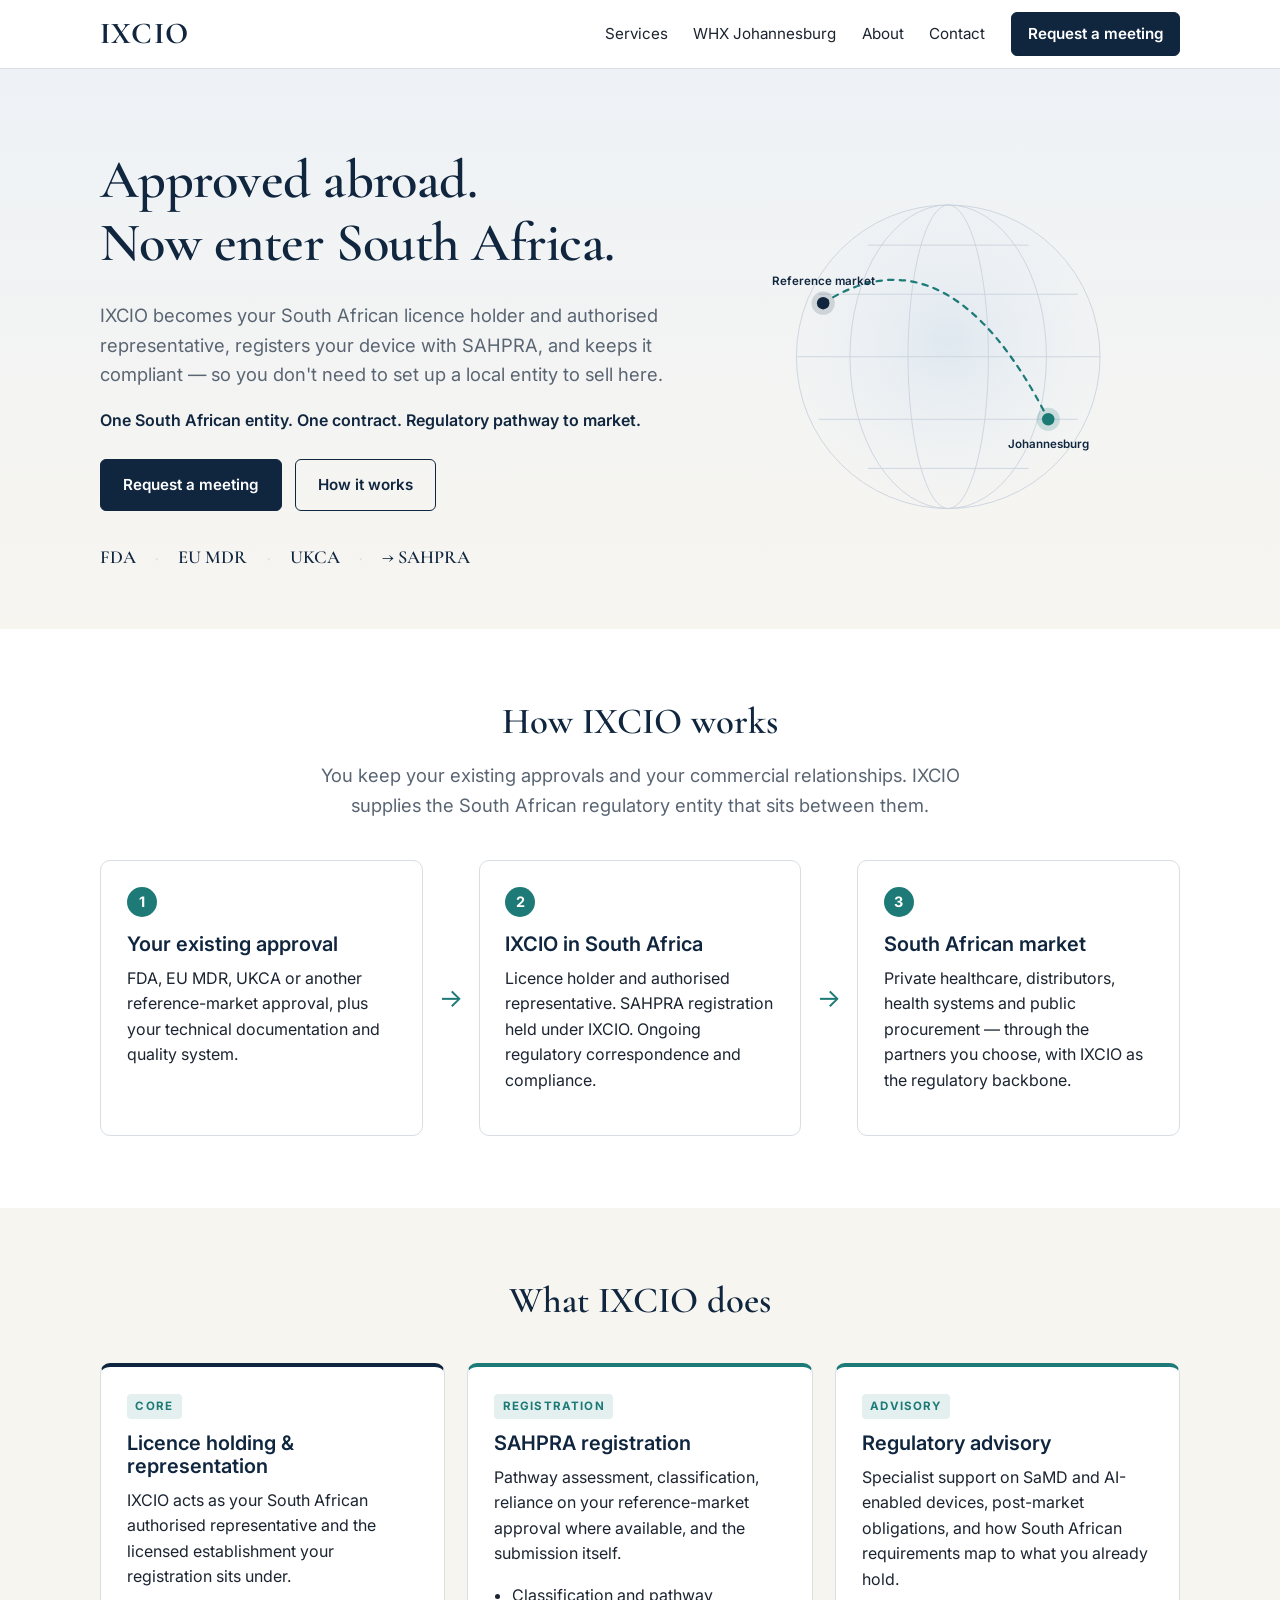
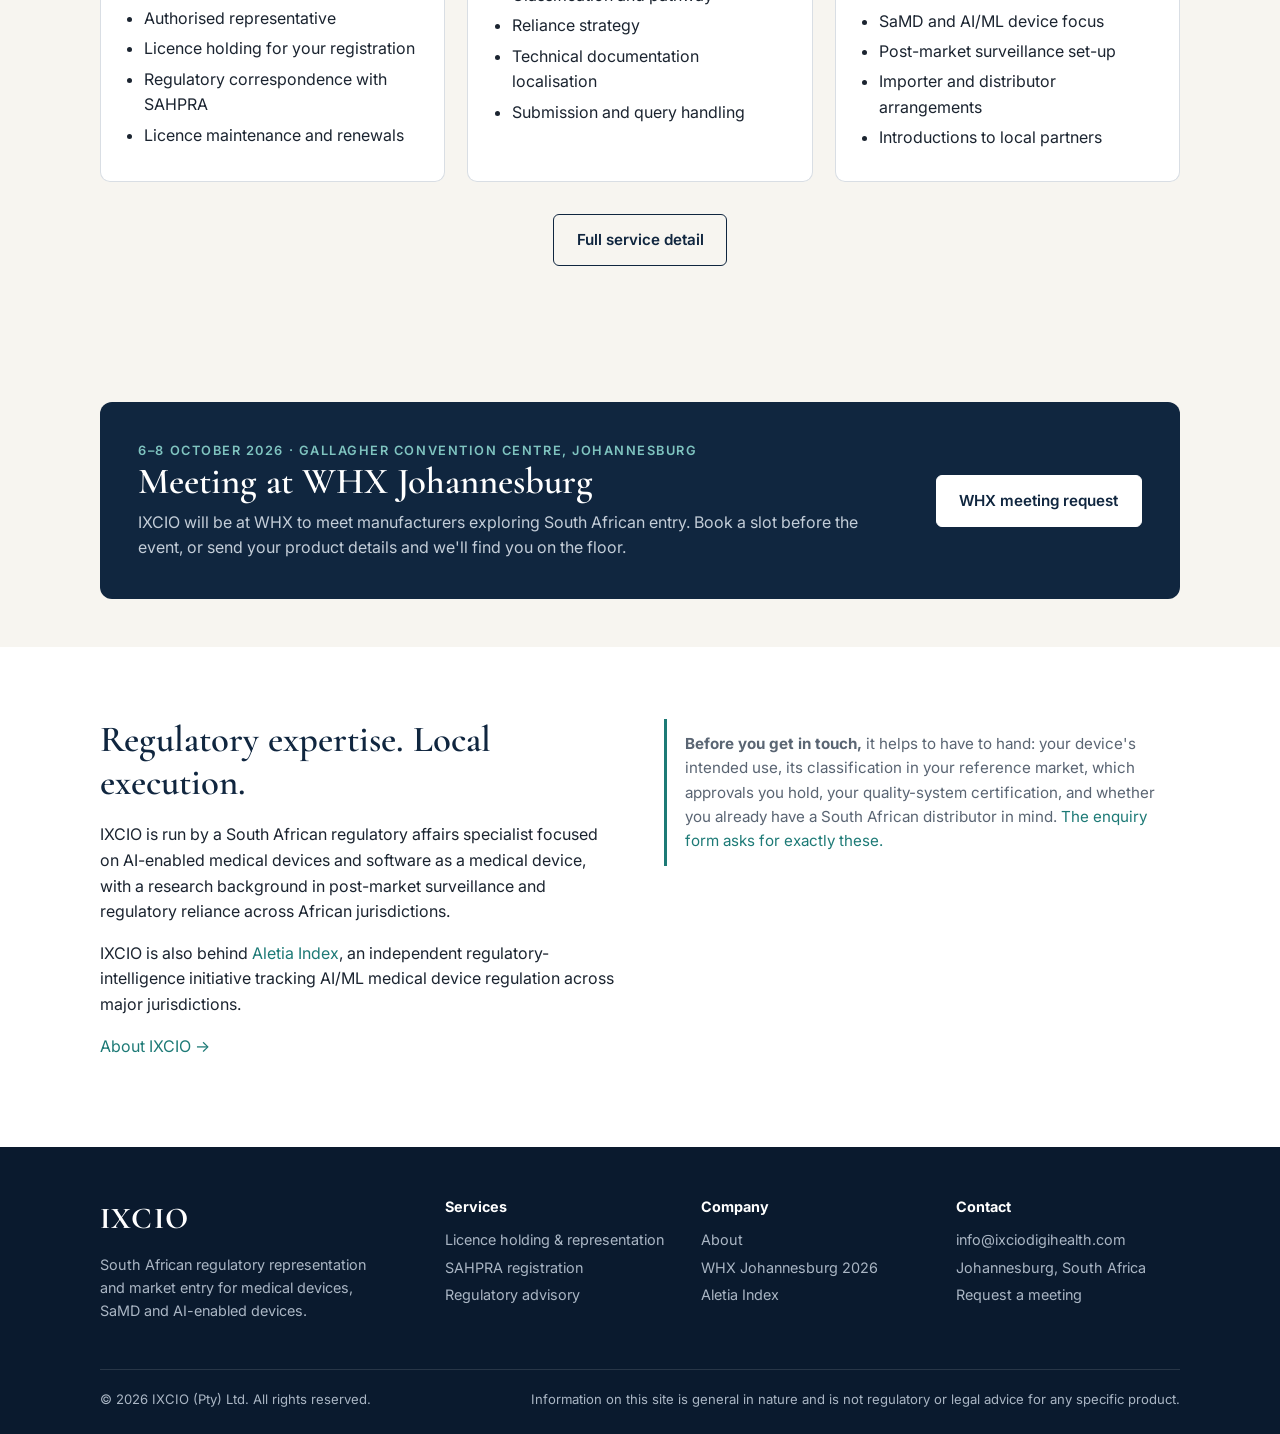
==== index.html @ d70cb655 "Initial site" ====
<!DOCTYPE html>
<html lang="en">
<head>
<meta charset="utf-8">
<meta name="viewport" content="width=device-width, initial-scale=1">
<title>IXCIO — South African regulatory representation for medical devices</title>
<meta name="description" content="IXCIO acts as your South African licence holder and authorised representative, registers your device with SAHPRA, and keeps it compliant. One entity, one contract.">
<link rel="canonical" href="https://ixciodigihealth.com/">
<meta property="og:title" content="IXCIO — South African regulatory representation for medical devices">
<meta property="og:description" content="IXCIO acts as your South African licence holder and authorised representative, registers your device with SAHPRA, and keeps it compliant. One entity, one contract.">
<meta property="og:type" content="website">
<meta property="og:url" content="https://ixciodigihealth.com/">
<link rel="preconnect" href="https://fonts.googleapis.com">
<link rel="preconnect" href="https://fonts.gstatic.com" crossorigin>
<link href="https://fonts.googleapis.com/css2?family=Cormorant+Garamond:wght@600;700&family=Inter:wght@400;600&display=swap" rel="stylesheet">
<link rel="stylesheet" href="/styles.css">
<link rel="icon" href="/favicon.svg" type="image/svg+xml">
</head>
<body>
<header class="site-header">
  <div class="wrap">
    <a class="wordmark" href="/">IXCIO</a>
    <button class="nav-toggle" aria-expanded="false" aria-controls="nav" onclick="var n=document.getElementById('nav');n.classList.toggle('open');this.setAttribute('aria-expanded',n.classList.contains('open'))">Menu</button>
    <nav class="nav" id="nav">
      <a href="/services">Services</a>
      <a href="/whx-johannesburg">WHX Johannesburg</a>
      <a href="/about">About</a>
      <a href="/contact">Contact</a>
      
      <a class="btn btn-primary btn-sm" href="/contact">Request a meeting</a>
    </nav>
  </div>
</header>
<section class="hero">
  <div class="wrap">
    <div>
      <h1>Approved abroad.<br>Now enter South Africa.</h1>
      <p class="lead">IXCIO becomes your South African licence holder and authorised representative, registers your device with SAHPRA, and keeps it compliant — so you don't need to set up a local entity to sell here.</p>
      <p class="strap">One South African entity. One contract. Regulatory pathway to market.</p>
      <div class="actions">
        <a class="btn btn-primary" href="/contact">Request a meeting</a>
        <a class="btn btn-outline" href="/services">How it works</a>
      </div>
      <div class="markets" aria-label="Reference markets"><span>FDA</span><span>EU MDR</span><span>UKCA</span><span>→ SAHPRA</span></div>
    </div>
    <div>
      <svg class="route" viewBox="0 0 520 360" role="img" aria-label="Route from a reference market to Johannesburg">
        <defs>
          <radialGradient id="g" cx="50%" cy="45%" r="60%">
            <stop offset="0" stop-color="#dfe8f0"/>
            <stop offset="1" stop-color="#eef2f6" stop-opacity="0"/>
          </radialGradient>
        </defs>
        <circle cx="260" cy="180" r="170" fill="url(#g)"/>
        <g fill="none" stroke="#c9d3de" stroke-width="1">
          <ellipse cx="260" cy="180" rx="170" ry="170"/>
          <ellipse cx="260" cy="180" rx="110" ry="170"/>
          <ellipse cx="260" cy="180" rx="45" ry="170"/>
          <path d="M90 180h340M115 110h290M115 250h290M170 55h180M170 305h180"/>
        </g>
        <path d="M120 120 Q 260 30 372 250" fill="none" stroke="#1d7a76" stroke-width="2.5" stroke-dasharray="6 7" stroke-linecap="round"/>
        <circle cx="120" cy="120" r="7" fill="#10263f"/>
        <circle cx="120" cy="120" r="13" fill="#10263f" opacity=".15"/>
        <circle cx="372" cy="250" r="7" fill="#1d7a76"/>
        <circle cx="372" cy="250" r="13" fill="#1d7a76" opacity=".18"/>
        <text x="120" y="100" font-family="Inter, sans-serif" font-size="13" font-weight="600" fill="#10263f" text-anchor="middle">Reference market</text>
        <text x="372" y="282" font-family="Inter, sans-serif" font-size="13" font-weight="600" fill="#10263f" text-anchor="middle">Johannesburg</text>
      </svg>
    </div>
  </div>
</section>

<section class="band-white">
  <div class="wrap">
    <div class="section-head">
      <h2>How IXCIO works</h2>
      <p class="lead" style="margin:0 auto">You keep your existing approvals and your commercial relationships. IXCIO supplies the South African regulatory entity that sits between them.</p>
    </div>
    <div class="steps">
      <div class="card"><span class="card-num">1</span><h3>Your existing approval</h3><p>FDA, EU MDR, UKCA or another reference-market approval, plus your technical documentation and quality system.</p></div>
      <div class="arrow" aria-hidden="true">→</div>
      <div class="card"><span class="card-num">2</span><h3>IXCIO in South Africa</h3><p>Licence holder and authorised representative. SAHPRA registration held under IXCIO. Ongoing regulatory correspondence and compliance.</p></div>
      <div class="arrow" aria-hidden="true">→</div>
      <div class="card"><span class="card-num">3</span><h3>South African market</h3><p>Private healthcare, distributors, health systems and public procurement — through the partners you choose, with IXCIO as the regulatory backbone.</p></div>
    </div>
  </div>
</section>

<section>
  <div class="wrap">
    <div class="section-head">
      <h2>What IXCIO does</h2>
    </div>
    <div class="grid grid-3">
      <div class="card pillar primary">
        <span class="tag">Core</span>
        <h3>Licence holding &amp; representation</h3>
        <p>IXCIO acts as your South African authorised representative and the licensed establishment your registration sits under.</p>
        <ul>
          <li>Authorised representative</li>
          <li>Licence holding for your registration</li>
          <li>Regulatory correspondence with SAHPRA</li>
          <li>Licence maintenance and renewals</li>
        </ul>
      </div>
      <div class="card pillar">
        <span class="tag">Registration</span>
        <h3>SAHPRA registration</h3>
        <p>Pathway assessment, classification, reliance on your reference-market approval where available, and the submission itself.</p>
        <ul>
          <li>Classification and pathway</li>
          <li>Reliance strategy</li>
          <li>Technical documentation localisation</li>
          <li>Submission and query handling</li>
        </ul>
      </div>
      <div class="card pillar">
        <span class="tag">Advisory</span>
        <h3>Regulatory advisory</h3>
        <p>Specialist support on SaMD and AI-enabled devices, post-market obligations, and how South African requirements map to what you already hold.</p>
        <ul>
          <li>SaMD and AI/ML device focus</li>
          <li>Post-market surveillance set-up</li>
          <li>Importer and distributor arrangements</li>
          <li>Introductions to local partners</li>
        </ul>
      </div>
    </div>
    <p style="text-align:center;margin-top:2rem"><a class="btn btn-outline" href="/services">Full service detail</a></p>
  </div>
</section>

<section class="tight">
  <div class="wrap">
    <div class="callout">
      <div>
        <p class="eyebrow" style="color:#7fc4c0">6–8 October 2026 · Gallagher Convention Centre, Johannesburg</p>
        <h2>Meeting at WHX Johannesburg</h2>
        <p>IXCIO will be at WHX to meet manufacturers exploring South African entry. Book a slot before the event, or send your product details and we'll find you on the floor.</p>
      </div>
      <a class="btn btn-light" href="/whx-johannesburg">WHX meeting request</a>
    </div>
  </div>
</section>

<section class="band-white">
  <div class="wrap two-col">
    <div>
      <h2>Regulatory expertise. Local execution.</h2>
      <p>IXCIO is run by a South African regulatory affairs specialist focused on AI-enabled medical devices and software as a medical device, with a research background in post-market surveillance and regulatory reliance across African jurisdictions.</p>
      <p>IXCIO is also behind <a href="https://aletia-index.com" rel="noopener">Aletia Index</a>, an independent regulatory-intelligence initiative tracking AI/ML medical device regulation across major jurisdictions.</p>
      <p><a href="/about">About IXCIO →</a></p>
    </div>
    <div class="note">
      <p style="margin:0"><strong>Before you get in touch,</strong> it helps to have to hand: your device's intended use, its classification in your reference market, which approvals you hold, your quality-system certification, and whether you already have a South African distributor in mind. <a href="/contact">The enquiry form asks for exactly these.</a></p>
    </div>
  </div>
</section>
<footer class="site-footer">
  <div class="wrap">
    <div class="cols">
      <div>
        <a class="wordmark" href="/">IXCIO</a>
        <p style="margin-top:.6rem;max-width:32ch">South African regulatory representation and market entry for medical devices, SaMD and AI-enabled devices.</p>
      </div>
      <div>
        <h4>Services</h4>
        <ul>
          <li><a href="/services#represent">Licence holding &amp; representation</a></li>
          <li><a href="/services#register">SAHPRA registration</a></li>
          <li><a href="/services#advise">Regulatory advisory</a></li>
        </ul>
      </div>
      <div>
        <h4>Company</h4>
        <ul>
          <li><a href="/about">About</a></li>
          <li><a href="/whx-johannesburg">WHX Johannesburg 2026</a></li>
          <li><a href="https://aletia-index.com" rel="noopener">Aletia Index</a></li>
        </ul>
      </div>
      <div>
        <h4>Contact</h4>
        <ul>
          <li><a href="mailto:info@ixciodigihealth.com">info@ixciodigihealth.com</a></li>
          <li>Johannesburg, South Africa</li>
          <li><a href="/contact">Request a meeting</a></li>
        </ul>
      </div>
    </div>
    <div class="legal">
      <span>&copy; 2026 IXCIO (Pty) Ltd. All rights reserved.</span>
      <span>Information on this site is general in nature and is not regulatory or legal advice for any specific product.</span>
    </div>
  </div>
</footer>
</body>
</html>
---- styles.css ----
:root {
  --navy: #10263f;
  --navy-deep: #0a1a2e;
  --teal: #1d7a76;
  --teal-soft: #e3f0ef;
  --ink: #1b2430;
  --muted: #5a6573;
  --line: #d9dee4;
  --paper: #f7f5f0;
  --white: #ffffff;
  --serif: "Cormorant Garamond", "Iowan Old Style", Georgia, "Times New Roman", serif;
  --sans: "Inter", -apple-system, BlinkMacSystemFont, "Segoe UI", Roboto, Helvetica, Arial, sans-serif;
  --max: 1120px;
}

* { box-sizing: border-box; }
html { scroll-behavior: smooth; }
body {
  margin: 0;
  font-family: var(--sans);
  font-size: 16px;
  line-height: 1.6;
  color: var(--ink);
  background: var(--paper);
  -webkit-font-smoothing: antialiased;
}
img { max-width: 100%; display: block; }
a { color: var(--teal); text-decoration: none; }
a:hover { text-decoration: underline; }
h1, h2, h3 { font-family: var(--serif); font-weight: 600; line-height: 1.15; color: var(--navy); margin: 0 0 .5em; }
h1 { font-size: clamp(2.2rem, 5vw, 3.4rem); letter-spacing: -0.01em; }
h2 { font-size: clamp(1.7rem, 3.2vw, 2.3rem); }
h3 { font-size: 1.25rem; font-family: var(--sans); font-weight: 600; }
p { margin: 0 0 1em; }
ul { padding-left: 1.2em; }
.wrap { max-width: var(--max); margin: 0 auto; padding: 0 20px; }
.lead { font-size: 1.15rem; color: var(--muted); max-width: 60ch; }
.eyebrow { font-size: .8rem; letter-spacing: .12em; text-transform: uppercase; color: var(--teal); font-weight: 600; margin-bottom: .75rem; }

/* Header */
.site-header { background: var(--white); border-bottom: 1px solid var(--line); position: sticky; top: 0; z-index: 20; }
.site-header .wrap { display: flex; align-items: center; justify-content: space-between; height: 68px; gap: 1rem; }
.wordmark { font-family: var(--serif); font-size: 1.9rem; font-weight: 700; letter-spacing: .04em; color: var(--navy); text-decoration: none; }
.wordmark:hover { text-decoration: none; }
.nav { display: flex; align-items: center; gap: 1.6rem; }
.nav a { color: var(--ink); font-size: .95rem; }
.nav a.active { color: var(--teal); font-weight: 600; }
.nav-toggle { display: none; background: none; border: 1px solid var(--line); border-radius: 6px; padding: .4rem .6rem; font: inherit; cursor: pointer; }

/* Buttons */
.btn { display: inline-block; padding: .8rem 1.4rem; border-radius: 6px; font-weight: 600; font-size: .95rem; border: 1.5px solid var(--navy); transition: background .15s, color .15s; }
.btn:hover { text-decoration: none; }
.btn-primary { background: var(--navy); color: var(--white); }
.btn-primary:hover { background: var(--navy-deep); }
.btn-outline { background: transparent; color: var(--navy); }
.btn-outline:hover { background: var(--navy); color: var(--white); }
.btn-light { background: var(--white); color: var(--navy); border-color: var(--white); }
.btn-light:hover { background: var(--paper); }
.btn-sm { padding: .55rem 1rem; font-size: .85rem; }

/* Sections */
section { padding: 4.5rem 0; }
section.tight { padding: 3rem 0; }
.band-white { background: var(--white); }
.band-navy { background: var(--navy); color: #dfe6ee; }
.band-navy h1, .band-navy h2, .band-navy h3 { color: var(--white); }
.band-navy .lead { color: #c3cdd8; }
.band-teal-soft { background: var(--teal-soft); }
.section-head { text-align: center; max-width: 64ch; margin: 0 auto 2.5rem; }

/* Hero */
.hero { padding: 5rem 0 3.5rem; background: linear-gradient(180deg, #eef2f6 0%, var(--paper) 100%); }
.hero .wrap { display: grid; grid-template-columns: 1.1fr .9fr; gap: 3rem; align-items: center; }
.hero .actions { display: flex; gap: .8rem; flex-wrap: wrap; margin: 1.6rem 0 2rem; }
.hero .strap { font-weight: 600; color: var(--navy); margin-bottom: 0; }
.markets { display: flex; gap: 1.2rem; flex-wrap: wrap; font-family: var(--serif); font-size: 1.15rem; font-weight: 600; color: var(--navy); }
.markets span + span::before { content: "·"; margin-right: 1.2rem; color: var(--line); }
.route { width: 100%; height: auto; }

/* Cards / grids */
.grid { display: grid; gap: 1.4rem; }
.grid-3 { grid-template-columns: repeat(3, 1fr); }
.grid-2 { grid-template-columns: repeat(2, 1fr); }
.grid-4 { grid-template-columns: repeat(4, 1fr); }
.card { background: var(--white); border: 1px solid var(--line); border-radius: 10px; padding: 1.6rem; }
.card h3 { margin-top: .2rem; }
.card ul { margin: .6rem 0 0; padding-left: 1.1em; color: var(--ink); }
.card li { margin: .3rem 0; }
.card .eyebrow { margin-bottom: .3rem; }
.card-num { display: inline-flex; width: 30px; height: 30px; border-radius: 50%; background: var(--teal); color: #fff; align-items: center; justify-content: center; font-weight: 700; font-size: .9rem; margin-bottom: .8rem; }
.pillar { border-top: 4px solid var(--teal); }
.pillar.primary { border-top-color: var(--navy); }
.pillar .tag { display: inline-block; font-size: .72rem; letter-spacing: .1em; text-transform: uppercase; background: var(--teal-soft); color: var(--teal); padding: .2rem .55rem; border-radius: 4px; margin-bottom: .6rem; font-weight: 700; }

/* Steps */
.steps { display: grid; grid-template-columns: 1fr auto 1fr auto 1fr; align-items: stretch; gap: 1rem; }
.steps .arrow { align-self: center; color: var(--teal); font-size: 1.6rem; }

/* Callout band */
.callout { background: var(--navy); color: #dfe6ee; border-radius: 12px; padding: 2.4rem; display: grid; grid-template-columns: 1fr auto; gap: 2rem; align-items: center; }
.callout h2 { color: #fff; margin-bottom: .4rem; }
.callout p { margin: 0; color: #c3cdd8; }

/* Prose */
.prose { max-width: 70ch; }
.prose h2 { margin-top: 2.4rem; }
.prose h3 { margin-top: 1.8rem; }
.two-col { display: grid; grid-template-columns: 1fr 1fr; gap: 3rem; align-items: start; }
.note { border-left: 3px solid var(--teal); padding: .8rem 1.1rem; background: var(--white); border-radius: 0 8px 8px 0; color: var(--muted); font-size: .95rem; }
.checklist li { margin: .45rem 0; }
dl.facts { display: grid; grid-template-columns: max-content 1fr; gap: .4rem 1.4rem; margin: 0; }
dl.facts dt { font-weight: 600; color: var(--navy); }
dl.facts dd { margin: 0; }

/* Forms */
form.enquiry { display: grid; gap: 1rem; }
form.enquiry .row { display: grid; grid-template-columns: 1fr 1fr; gap: 1rem; }
label { display: block; font-size: .88rem; font-weight: 600; color: var(--navy); margin-bottom: .3rem; }
input, select, textarea { width: 100%; padding: .7rem .8rem; border: 1px solid var(--line); border-radius: 6px; font: inherit; background: var(--white); color: var(--ink); }
input:focus, select:focus, textarea:focus { outline: 2px solid var(--teal); outline-offset: 1px; border-color: var(--teal); }
textarea { min-height: 130px; resize: vertical; }
.hint { font-size: .82rem; color: var(--muted); margin-top: .3rem; }
fieldset { border: 1px solid var(--line); border-radius: 8px; padding: 1rem 1.2rem; }
legend { font-weight: 600; color: var(--navy); padding: 0 .4rem; }
.checks { display: grid; grid-template-columns: 1fr 1fr; gap: .4rem .8rem; }
.checks label { font-weight: 400; display: flex; gap: .5rem; align-items: center; margin: 0; }
.checks input { width: auto; }

/* Footer */
.site-footer { background: var(--navy-deep); color: #aab6c4; padding: 3rem 0 1.5rem; font-size: .9rem; }
.site-footer .cols { display: grid; grid-template-columns: 1.4fr 1fr 1fr 1fr; gap: 2rem; margin-bottom: 2rem; }
.site-footer .wordmark { color: #fff; }
.site-footer h4 { color: #fff; margin: 0 0 .6rem; font-size: .9rem; }
.site-footer ul { list-style: none; padding: 0; margin: 0; }
.site-footer li { margin: .3rem 0; }
.site-footer a { color: #aab6c4; }
.site-footer a:hover { color: #fff; }
.site-footer .legal { border-top: 1px solid rgba(255,255,255,.12); padding-top: 1.2rem; display: flex; justify-content: space-between; flex-wrap: wrap; gap: .6rem; font-size: .82rem; }

/* Page header */
.page-head { padding: 3.5rem 0 2.5rem; background: linear-gradient(180deg, #eef2f6 0%, var(--paper) 100%); }
.page-head h1 { margin-bottom: .4rem; }

/* Responsive */
@media (max-width: 900px) {
  .hero .wrap { grid-template-columns: 1fr; }
  .grid-3, .grid-4 { grid-template-columns: 1fr 1fr; }
  .steps { grid-template-columns: 1fr; }
  .steps .arrow { transform: rotate(90deg); justify-self: center; }
  .site-footer .cols { grid-template-columns: 1fr 1fr; }
  .two-col { grid-template-columns: 1fr; gap: 2rem; }
  .callout { grid-template-columns: 1fr; }
}
@media (max-width: 640px) {
  section { padding: 3rem 0; }
  .grid-3, .grid-4, .grid-2 { grid-template-columns: 1fr; }
  .nav { display: none; position: absolute; top: 68px; left: 0; right: 0; background: var(--white); border-bottom: 1px solid var(--line); flex-direction: column; align-items: stretch; padding: .6rem 20px 1rem; gap: .2rem; }
  .nav.open { display: flex; }
  .nav a { padding: .6rem 0; }
  .nav-toggle { display: inline-block; }
  form.enquiry .row, .checks { grid-template-columns: 1fr; }
  .site-footer .cols { grid-template-columns: 1fr; }
  dl.facts { grid-template-columns: 1fr; }
}

/* nav button override */
.nav .btn-primary { color: var(--white); }
.nav .btn-primary:hover { color: var(--white); text-decoration: none; }
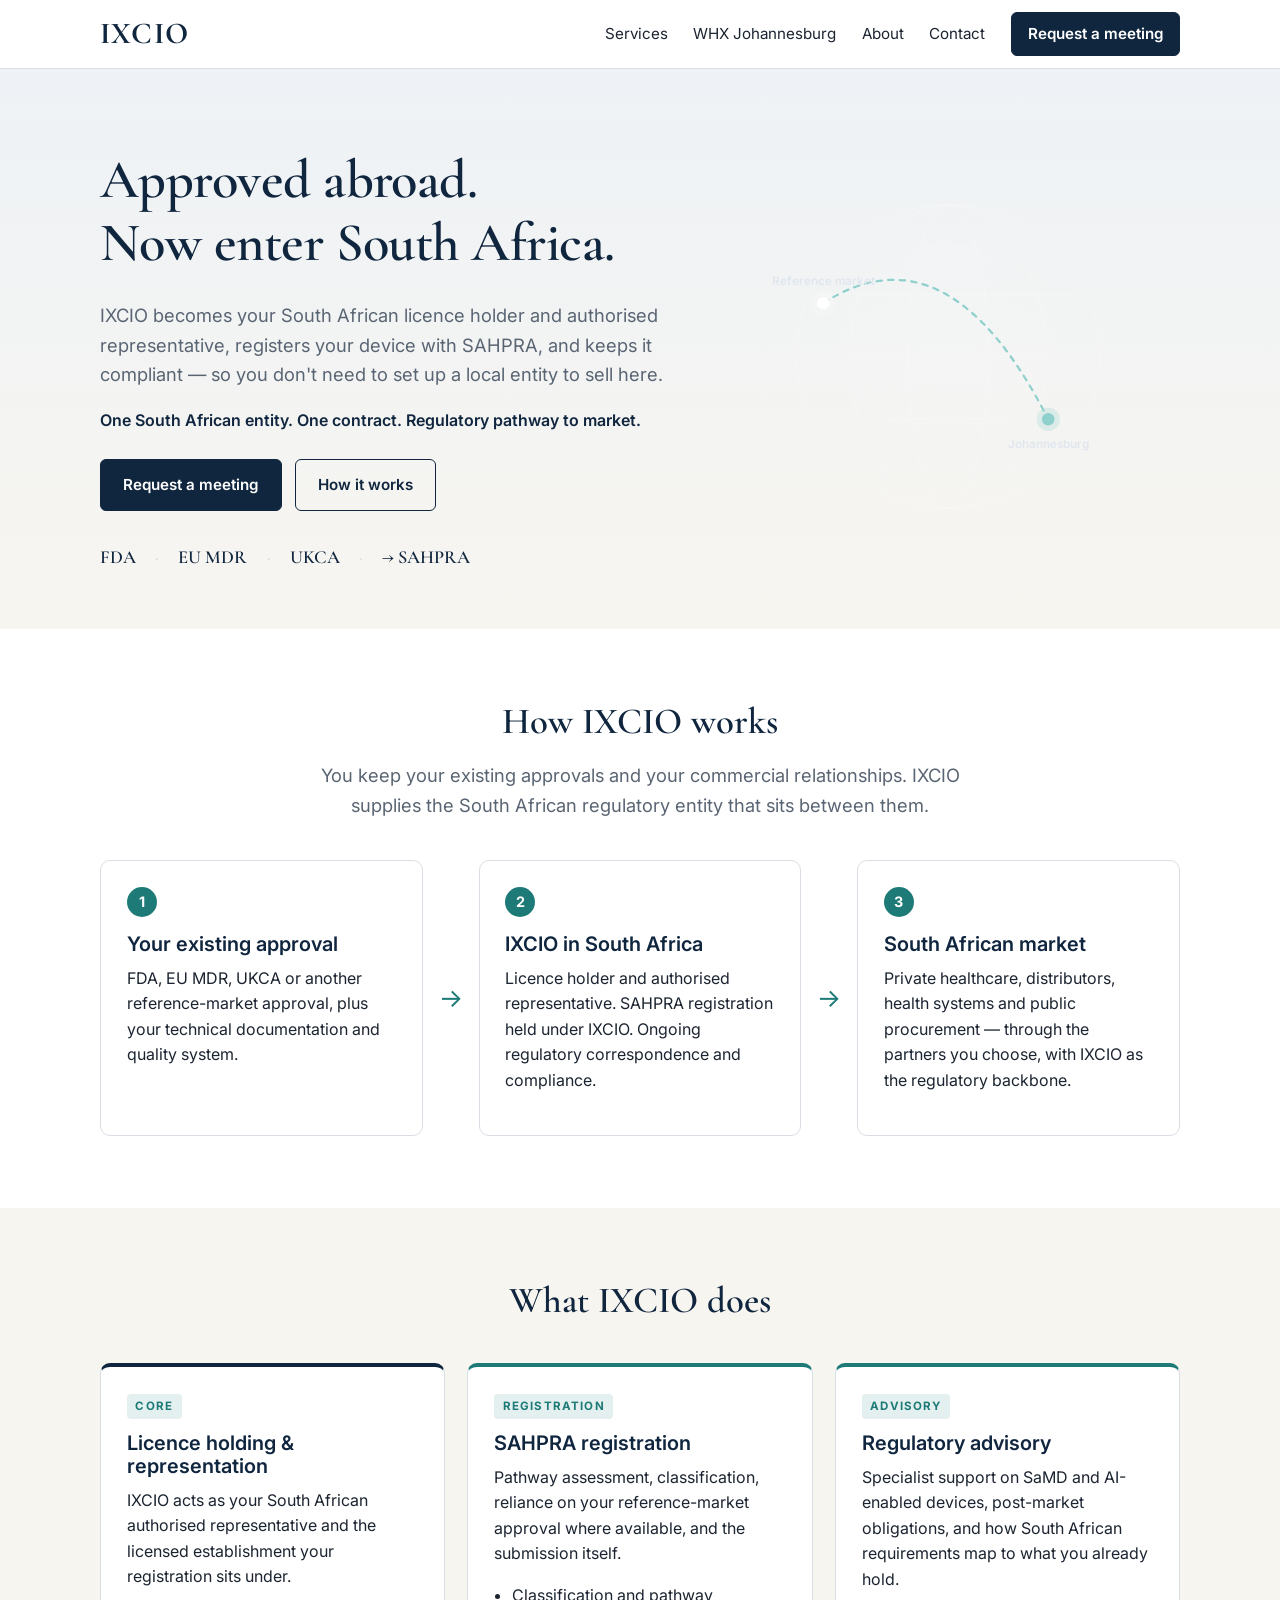
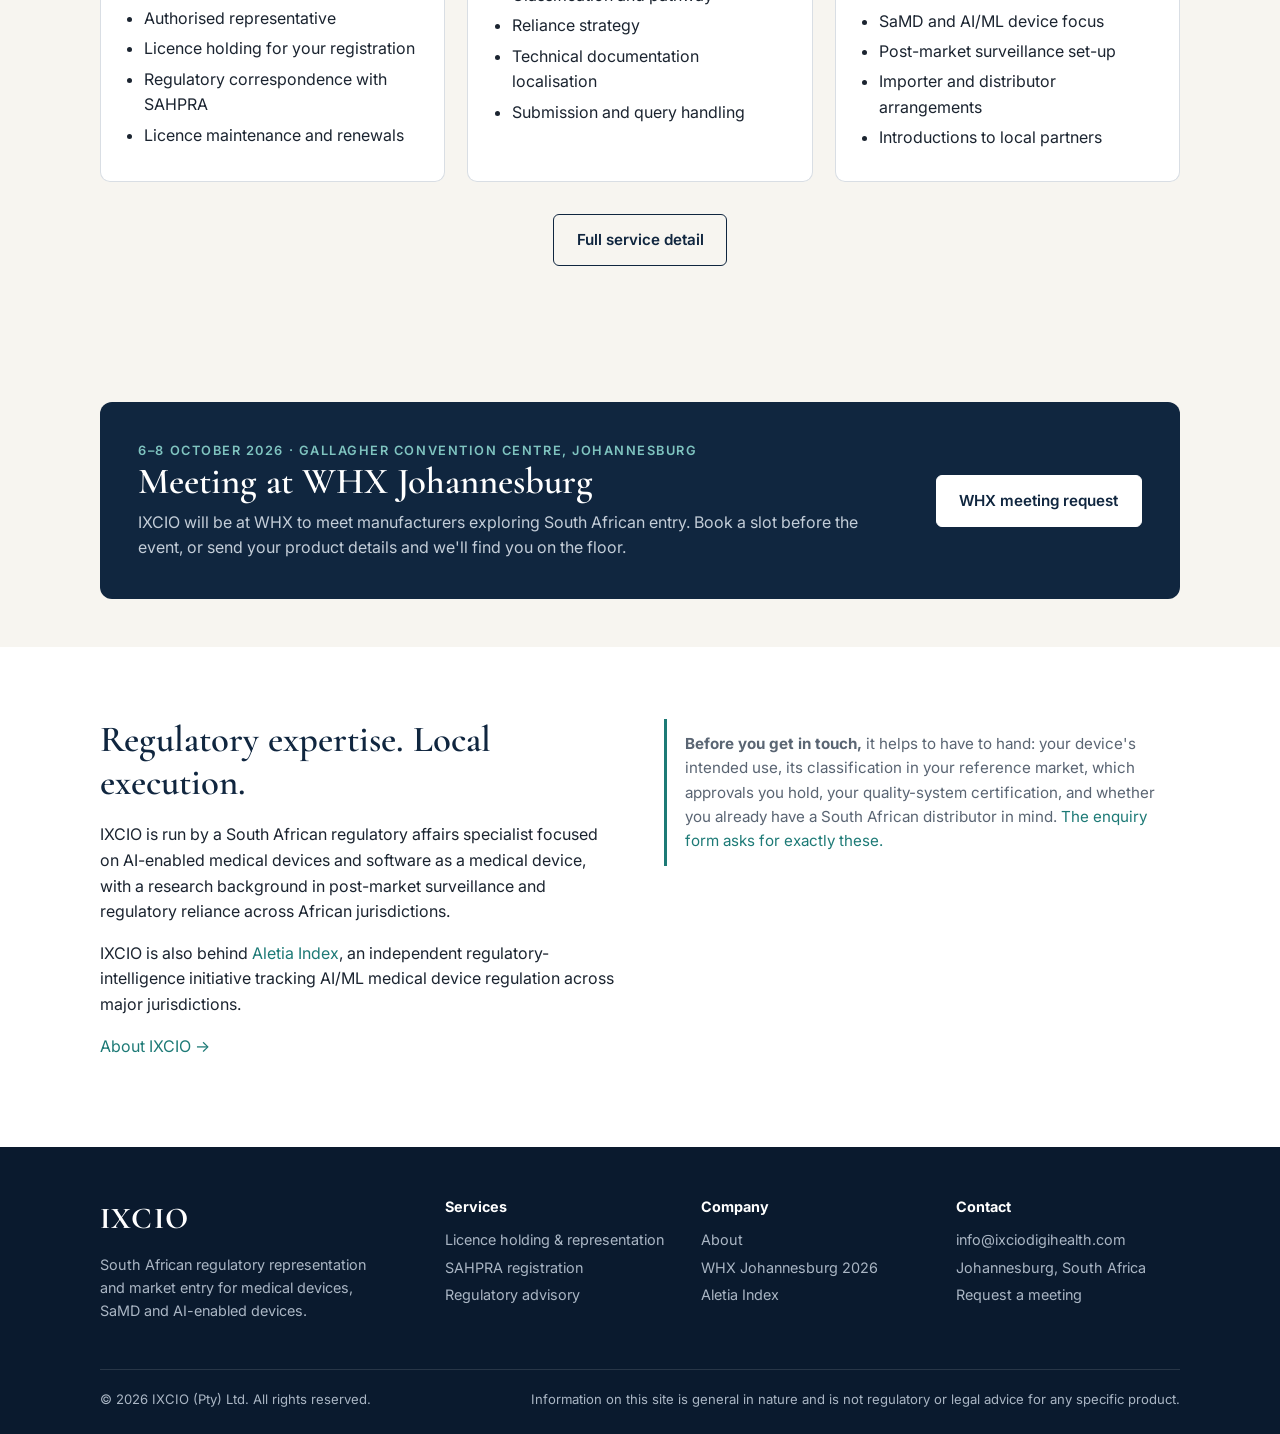
==== commit 1506f363: "Dark hero and page headers" ====
--- a/index.html
+++ b/index.html
@@ -47,24 +47,24 @@
       <svg class="route" viewBox="0 0 520 360" role="img" aria-label="Route from a reference market to Johannesburg">
         <defs>
           <radialGradient id="g" cx="50%" cy="45%" r="60%">
-            <stop offset="0" stop-color="#dfe8f0"/>
-            <stop offset="1" stop-color="#eef2f6" stop-opacity="0"/>
+            <stop offset="0" stop-color="#ffffff" stop-opacity=".10"/>
+            <stop offset="1" stop-color="#ffffff" stop-opacity="0"/>
           </radialGradient>
         </defs>
         <circle cx="260" cy="180" r="170" fill="url(#g)"/>
-        <g fill="none" stroke="#c9d3de" stroke-width="1">
+        <g fill="none" stroke="rgba(255,255,255,.22)" stroke-width="1">
           <ellipse cx="260" cy="180" rx="170" ry="170"/>
           <ellipse cx="260" cy="180" rx="110" ry="170"/>
           <ellipse cx="260" cy="180" rx="45" ry="170"/>
           <path d="M90 180h340M115 110h290M115 250h290M170 55h180M170 305h180"/>
         </g>
-        <path d="M120 120 Q 260 30 372 250" fill="none" stroke="#1d7a76" stroke-width="2.5" stroke-dasharray="6 7" stroke-linecap="round"/>
-        <circle cx="120" cy="120" r="7" fill="#10263f"/>
-        <circle cx="120" cy="120" r="13" fill="#10263f" opacity=".15"/>
-        <circle cx="372" cy="250" r="7" fill="#1d7a76"/>
-        <circle cx="372" cy="250" r="13" fill="#1d7a76" opacity=".18"/>
-        <text x="120" y="100" font-family="Inter, sans-serif" font-size="13" font-weight="600" fill="#10263f" text-anchor="middle">Reference market</text>
-        <text x="372" y="282" font-family="Inter, sans-serif" font-size="13" font-weight="600" fill="#10263f" text-anchor="middle">Johannesburg</text>
+        <path d="M120 120 Q 260 30 372 250" fill="none" stroke="#8fd0cc" stroke-width="2.5" stroke-dasharray="6 7" stroke-linecap="round"/>
+        <circle cx="120" cy="120" r="7" fill="#ffffff"/>
+        <circle cx="120" cy="120" r="13" fill="#ffffff" opacity=".2"/>
+        <circle cx="372" cy="250" r="7" fill="#8fd0cc"/>
+        <circle cx="372" cy="250" r="13" fill="#8fd0cc" opacity=".25"/>
+        <text x="120" y="100" font-family="Inter, sans-serif" font-size="13" font-weight="600" fill="#dfe6ee" text-anchor="middle">Reference market</text>
+        <text x="372" y="282" font-family="Inter, sans-serif" font-size="13" font-weight="600" fill="#dfe6ee" text-anchor="middle">Johannesburg</text>
       </svg>
     </div>
   </div>
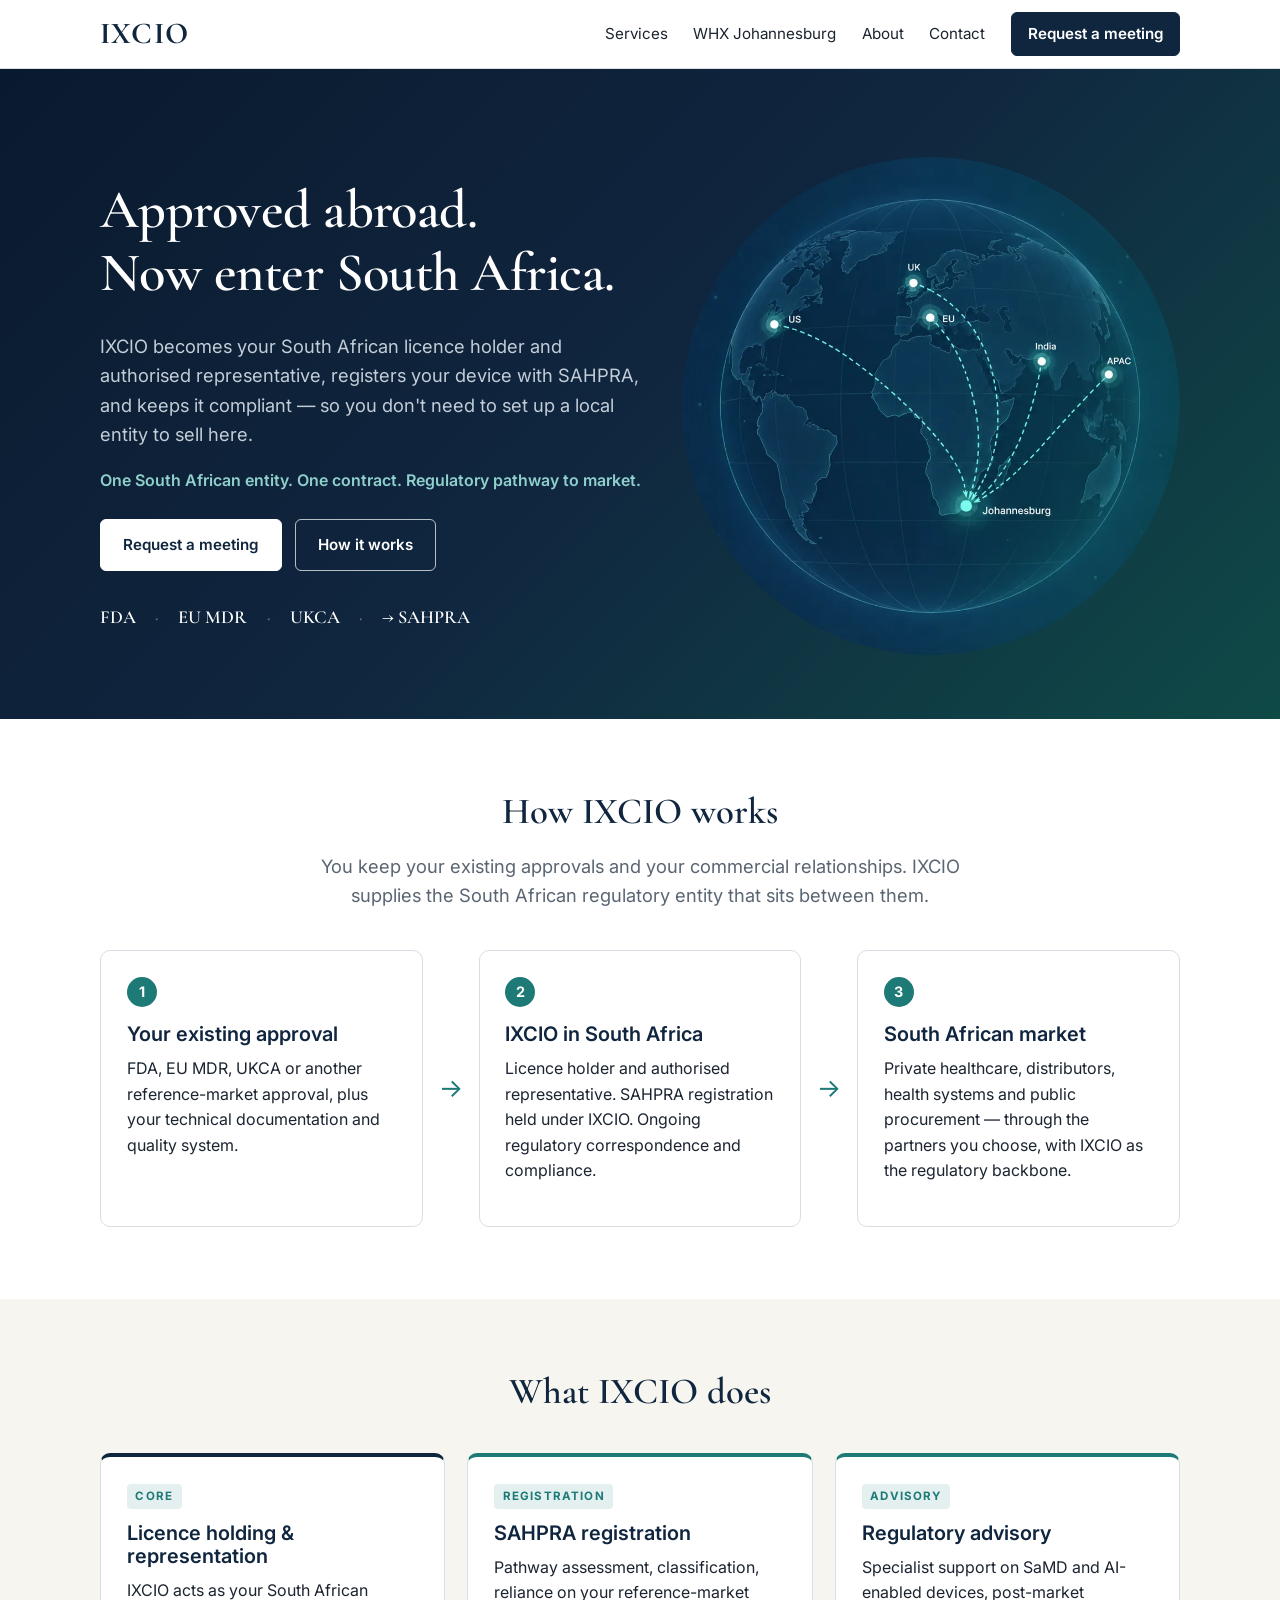
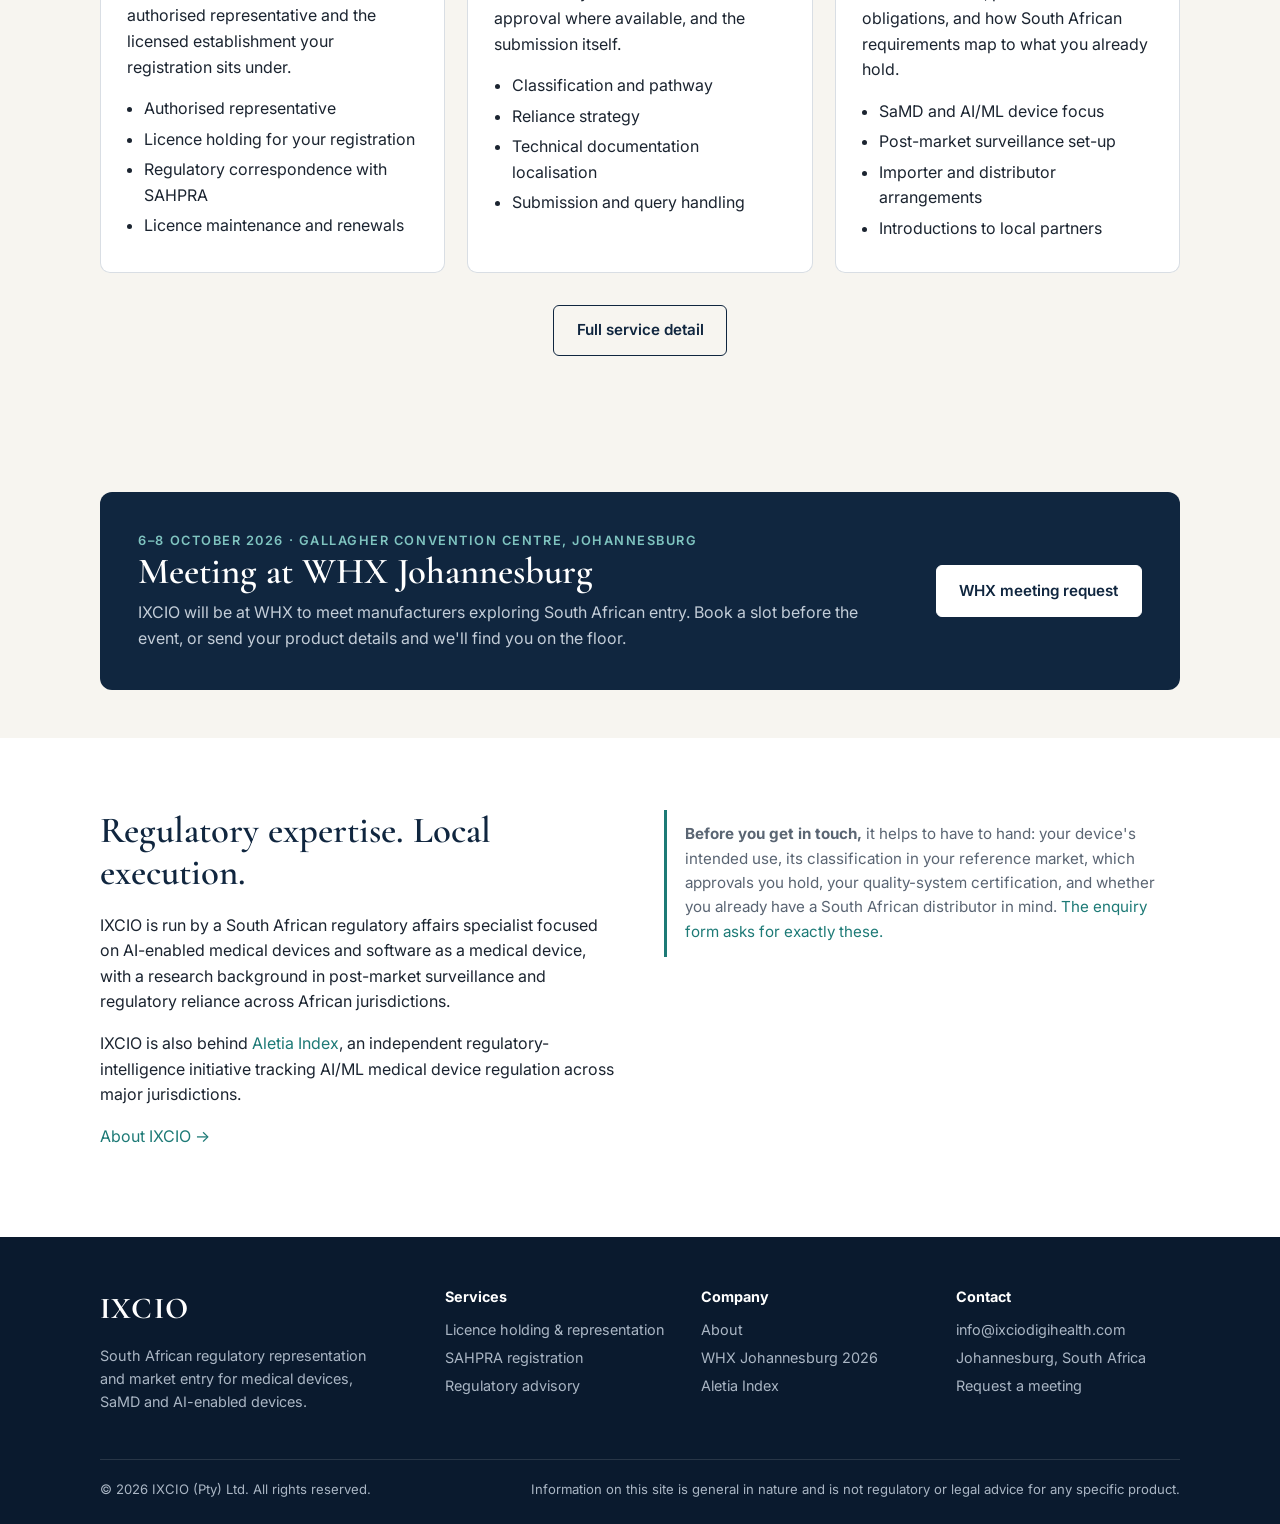
==== commit 13336123: "Globe hero" ====
--- a/index.html
+++ b/index.html
@@ -44,28 +44,10 @@
       <div class="markets" aria-label="Reference markets"><span>FDA</span><span>EU MDR</span><span>UKCA</span><span>→ SAHPRA</span></div>
     </div>
     <div>
-      <svg class="route" viewBox="0 0 520 360" role="img" aria-label="Route from a reference market to Johannesburg">
-        <defs>
-          <radialGradient id="g" cx="50%" cy="45%" r="60%">
-            <stop offset="0" stop-color="#ffffff" stop-opacity=".10"/>
-            <stop offset="1" stop-color="#ffffff" stop-opacity="0"/>
-          </radialGradient>
-        </defs>
-        <circle cx="260" cy="180" r="170" fill="url(#g)"/>
-        <g fill="none" stroke="rgba(255,255,255,.22)" stroke-width="1">
-          <ellipse cx="260" cy="180" rx="170" ry="170"/>
-          <ellipse cx="260" cy="180" rx="110" ry="170"/>
-          <ellipse cx="260" cy="180" rx="45" ry="170"/>
-          <path d="M90 180h340M115 110h290M115 250h290M170 55h180M170 305h180"/>
-        </g>
-        <path d="M120 120 Q 260 30 372 250" fill="none" stroke="#8fd0cc" stroke-width="2.5" stroke-dasharray="6 7" stroke-linecap="round"/>
-        <circle cx="120" cy="120" r="7" fill="#ffffff"/>
-        <circle cx="120" cy="120" r="13" fill="#ffffff" opacity=".2"/>
-        <circle cx="372" cy="250" r="7" fill="#8fd0cc"/>
-        <circle cx="372" cy="250" r="13" fill="#8fd0cc" opacity=".25"/>
-        <text x="120" y="100" font-family="Inter, sans-serif" font-size="13" font-weight="600" fill="#dfe6ee" text-anchor="middle">Reference market</text>
-        <text x="372" y="282" font-family="Inter, sans-serif" font-size="13" font-weight="600" fill="#dfe6ee" text-anchor="middle">Johannesburg</text>
-      </svg>
+      <picture class="globe">
+        <source srcset="/img/hero-globe.webp" type="image/webp">
+        <img src="/img/hero-globe.jpg" width="900" height="900" alt="Routes from the US, UK, EU, India and APAC converging on Johannesburg" loading="eager" fetchpriority="high">
+      </picture>
     </div>
   </div>
 </section>
--- a/styles.css
+++ b/styles.css
@@ -3,6 +3,7 @@
   --navy-deep: #0a1a2e;
   --teal: #1d7a76;
   --teal-soft: #e3f0ef;
+  --teal-deep: #0f4a47;
   --ink: #1b2430;
   --muted: #5a6573;
   --line: #d9dee4;
@@ -69,13 +70,26 @@
 .section-head { text-align: center; max-width: 64ch; margin: 0 auto 2.5rem; }
 
 /* Hero */
-.hero { padding: 5rem 0 3.5rem; background: linear-gradient(180deg, #eef2f6 0%, var(--paper) 100%); }
-.hero .wrap { display: grid; grid-template-columns: 1.1fr .9fr; gap: 3rem; align-items: center; }
+.hero { padding: 5.5rem 0 4rem; background: linear-gradient(135deg, #0a1a2e 0%, var(--navy) 50%, var(--teal-deep) 100%); color: #dfe6ee; }
+.hero h1 { color: #fff; }
+.hero .lead { color: #c3cdd8; }
+.hero .strap { color: #8fd0cc; }
+.hero .btn-outline { color: #fff; border-color: rgba(255,255,255,.7); }
+.hero .btn-outline:hover { background: #fff; color: var(--navy); border-color: #fff; }
+.hero .btn-primary { background: #fff; color: var(--navy); border-color: #fff; }
+.hero .btn-primary:hover { background: var(--paper); }
+.hero .markets { color: #fff; }
+.hero .markets span + span::before { color: rgba(255,255,255,.35); }
+.hero .wrap { display: grid; grid-template-columns: 1.05fr .95fr; gap: 2rem; align-items: center; }
 .hero .actions { display: flex; gap: .8rem; flex-wrap: wrap; margin: 1.6rem 0 2rem; }
-.hero .strap { font-weight: 600; color: var(--navy); margin-bottom: 0; }
+.hero .strap { font-weight: 600; color: #8fd0cc; margin-bottom: 0; }
 .markets { display: flex; gap: 1.2rem; flex-wrap: wrap; font-family: var(--serif); font-size: 1.15rem; font-weight: 600; color: var(--navy); }
 .markets span + span::before { content: "·"; margin-right: 1.2rem; color: var(--line); }
 .route { width: 100%; height: auto; }
+.globe { display: block; width: 100%; max-width: 520px; margin: 0 auto; }
+.globe img { width: 100%; height: auto; border-radius: 50%;
+  -webkit-mask-image: radial-gradient(circle at center, #000 62%, rgba(0,0,0,.85) 72%, transparent 88%);
+  mask-image: radial-gradient(circle at center, #000 62%, rgba(0,0,0,.85) 72%, transparent 88%); }
 
 /* Cards / grids */
 .grid { display: grid; gap: 1.4rem; }
@@ -138,7 +152,14 @@
 .site-footer .legal { border-top: 1px solid rgba(255,255,255,.12); padding-top: 1.2rem; display: flex; justify-content: space-between; flex-wrap: wrap; gap: .6rem; font-size: .82rem; }
 
 /* Page header */
-.page-head { padding: 3.5rem 0 2.5rem; background: linear-gradient(180deg, #eef2f6 0%, var(--paper) 100%); }
+.page-head { padding: 4rem 0 3rem; background: linear-gradient(135deg, #0a1a2e 0%, var(--navy) 50%, var(--teal-deep) 100%); color: #dfe6ee; }
+.page-head h1 { color: #fff; }
+.page-head .lead { color: #c3cdd8; }
+.page-head .eyebrow { color: #8fd0cc; }
+.page-head .btn-outline { color: #fff; border-color: rgba(255,255,255,.7); }
+.page-head .btn-outline:hover { background: #fff; color: var(--navy); border-color: #fff; }
+.page-head .btn-primary { background: #fff; color: var(--navy); border-color: #fff; }
+.page-head .btn-primary:hover { background: var(--paper); }
 .page-head h1 { margin-bottom: .4rem; }
 
 /* Responsive */
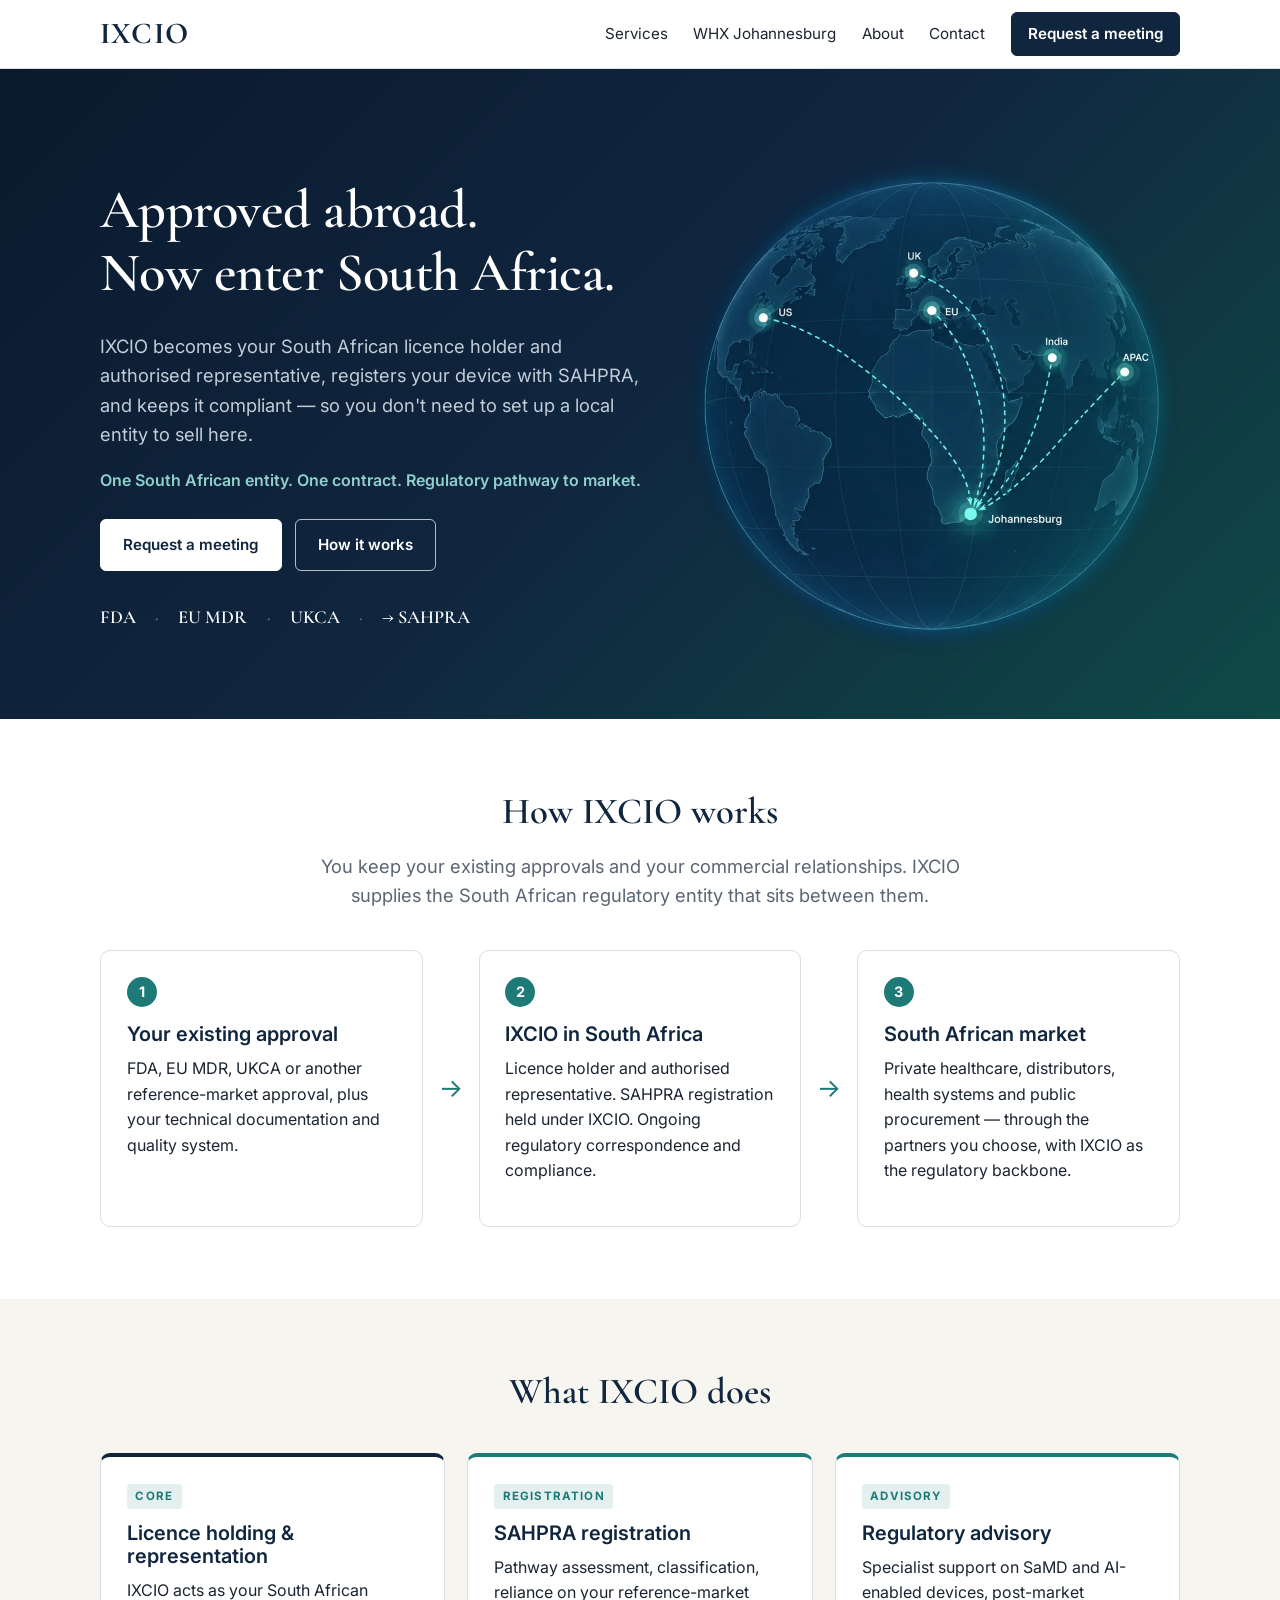
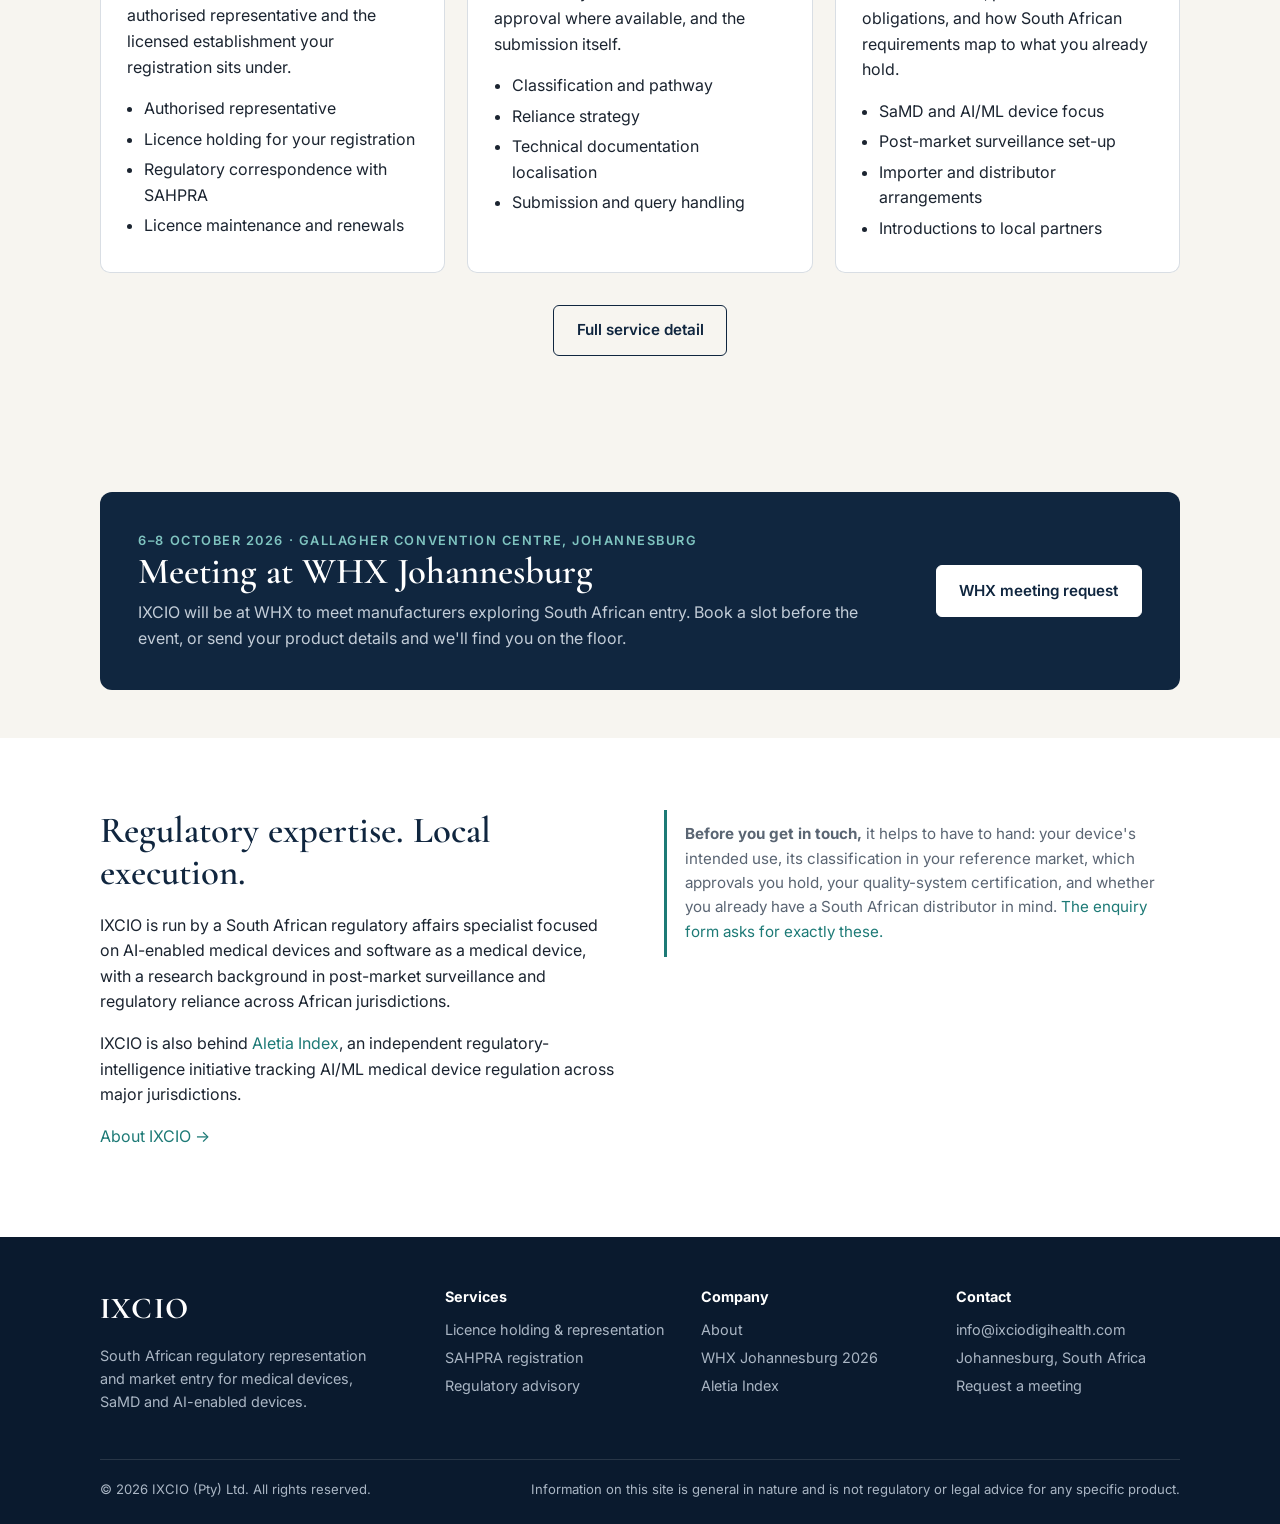
==== commit a5c30862: "Round-cropped globe" ====
--- a/index.html
+++ b/index.html
@@ -46,7 +46,7 @@
     <div>
       <picture class="globe">
         <source srcset="/img/hero-globe.webp" type="image/webp">
-        <img src="/img/hero-globe.jpg" width="900" height="900" alt="Routes from the US, UK, EU, India and APAC converging on Johannesburg" loading="eager" fetchpriority="high">
+        <img src="/img/hero-globe.png" width="880" height="880" alt="Routes from the US, UK, EU, India and APAC converging on Johannesburg" loading="eager" fetchpriority="high">
       </picture>
     </div>
   </div>
--- a/styles.css
+++ b/styles.css
@@ -87,9 +87,7 @@
 .markets span + span::before { content: "·"; margin-right: 1.2rem; color: var(--line); }
 .route { width: 100%; height: auto; }
 .globe { display: block; width: 100%; max-width: 520px; margin: 0 auto; }
-.globe img { width: 100%; height: auto; border-radius: 50%;
-  -webkit-mask-image: radial-gradient(circle at center, #000 62%, rgba(0,0,0,.85) 72%, transparent 88%);
-  mask-image: radial-gradient(circle at center, #000 62%, rgba(0,0,0,.85) 72%, transparent 88%); }
+.globe img { width: 100%; height: auto; }
 
 /* Cards / grids */
 .grid { display: grid; gap: 1.4rem; }
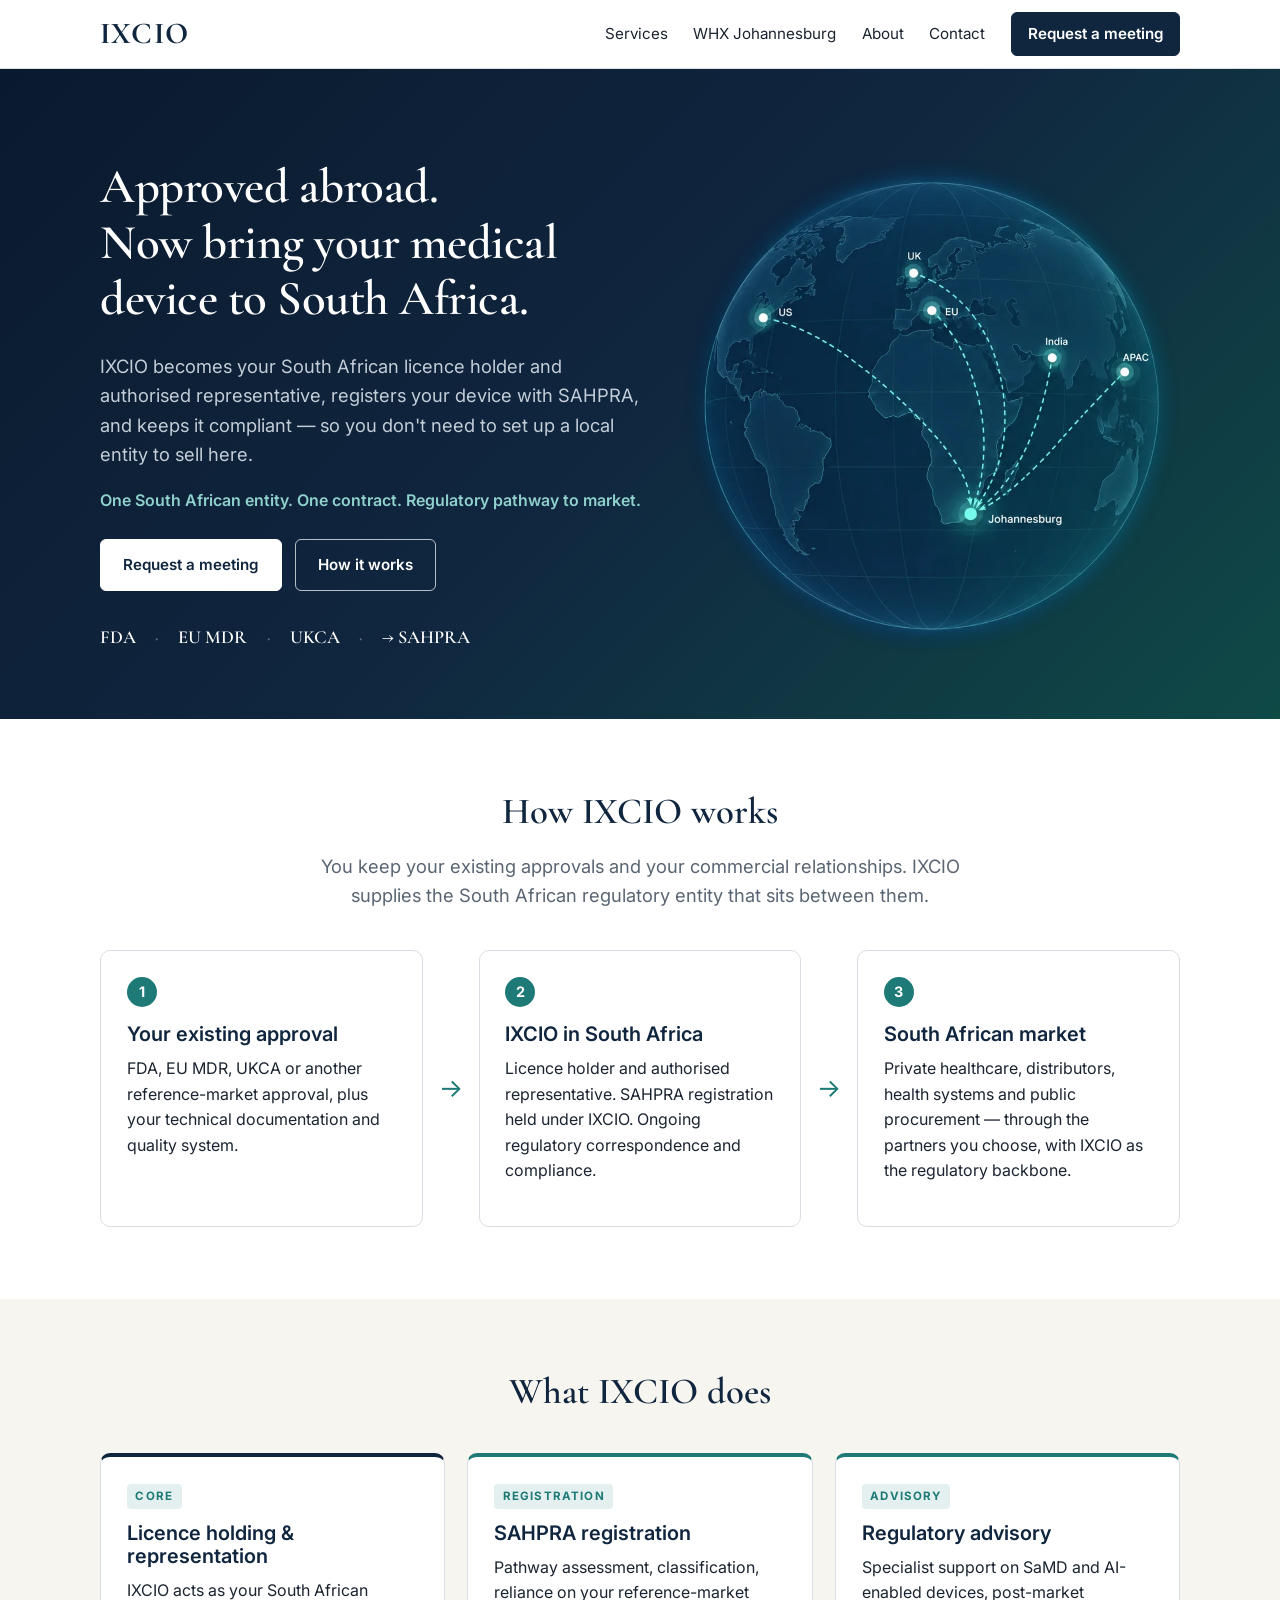
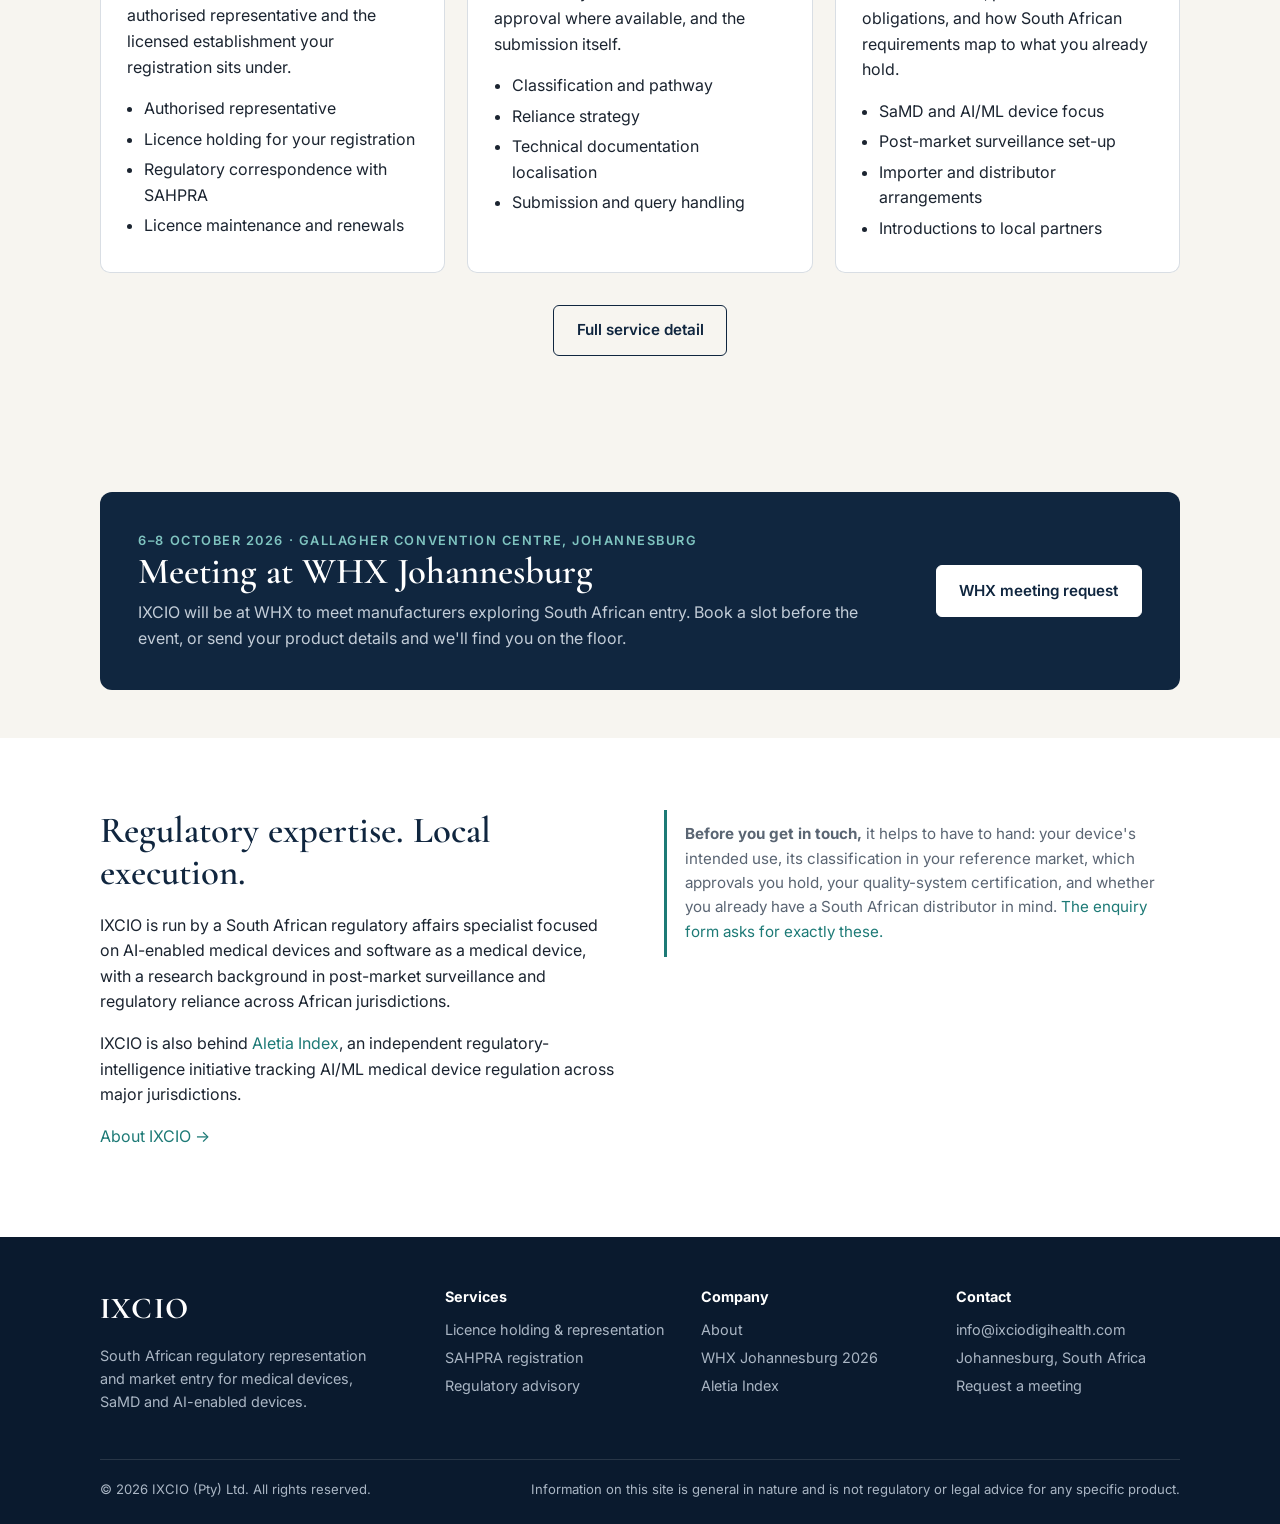
==== commit b047d2ca: "Name medical devices in headline" ====
--- a/index.html
+++ b/index.html
@@ -34,7 +34,7 @@
 <section class="hero">
   <div class="wrap">
     <div>
-      <h1>Approved abroad.<br>Now enter South Africa.</h1>
+      <h1>Approved abroad.<br>Now bring your medical device to South&nbsp;Africa.</h1>
       <p class="lead">IXCIO becomes your South African licence holder and authorised representative, registers your device with SAHPRA, and keeps it compliant — so you don't need to set up a local entity to sell here.</p>
       <p class="strap">One South African entity. One contract. Regulatory pathway to market.</p>
       <div class="actions">
--- a/styles.css
+++ b/styles.css
@@ -71,7 +71,7 @@
 
 /* Hero */
 .hero { padding: 5.5rem 0 4rem; background: linear-gradient(135deg, #0a1a2e 0%, var(--navy) 50%, var(--teal-deep) 100%); color: #dfe6ee; }
-.hero h1 { color: #fff; }
+.hero h1 { color: #fff; font-size: clamp(2.1rem, 4.4vw, 3.05rem); }
 .hero .lead { color: #c3cdd8; }
 .hero .strap { color: #8fd0cc; }
 .hero .btn-outline { color: #fff; border-color: rgba(255,255,255,.7); }
